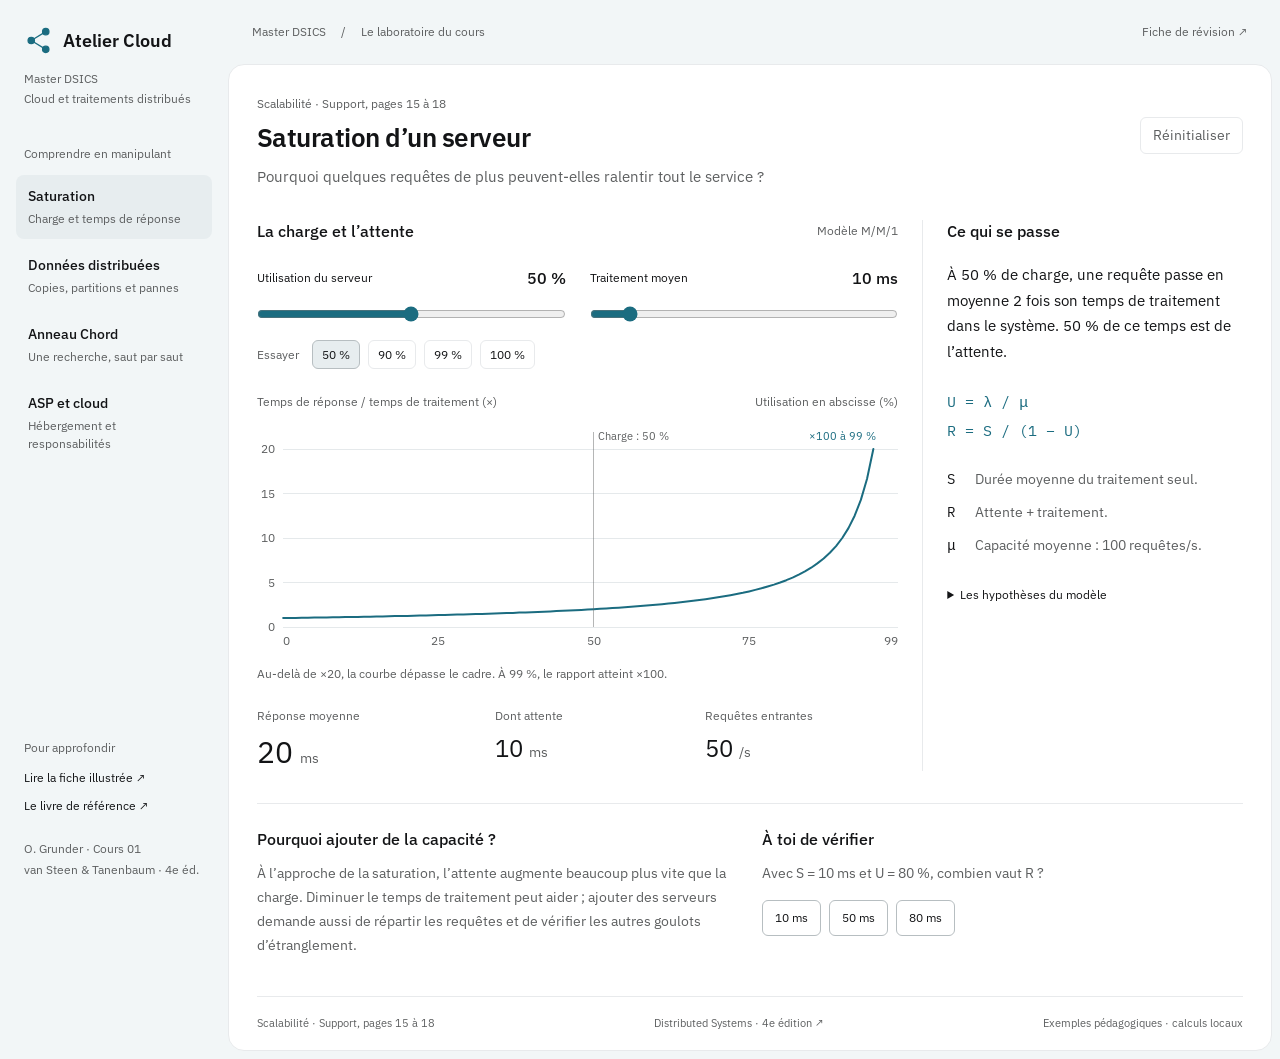
==== Cloud/Appli/index.html @ 9e7974e6 "Ajouter Atelier Cloud et ses quatre modules pédagogiques" ====
<!doctype html>
<html lang="fr">
<head>
  <meta charset="utf-8"><meta name="viewport" content="width=device-width,initial-scale=1">
  <meta name="description" content="Manipuler les notions du cours Cloud et traitements distribués : saturation, copies de données, Chord et ASP.">
  <title>Atelier Cloud · Master DSICS</title>
  <link rel="icon" href="data:image/svg+xml,%3Csvg xmlns='http://www.w3.org/2000/svg' viewBox='0 0 40 40'%3E%3Ccircle cx='10' cy='20' r='5' fill='%231b6c80'/%3E%3Ccircle cx='30' cy='9' r='5' fill='%231b6c80'/%3E%3Ccircle cx='30' cy='31' r='5' fill='%231b6c80'/%3E%3Cpath d='M14 18L26 11M14 22L26 29' stroke='%231b6c80' stroke-width='2'/%3E%3C/svg%3E">
  <link rel="preconnect" href="https://fonts.googleapis.com"><link rel="preconnect" href="https://fonts.gstatic.com" crossorigin>
  <link href="https://fonts.googleapis.com/css2?family=IBM+Plex+Sans:wght@400;500;600&family=IBM+Plex+Mono:wght@400;500&display=swap" rel="stylesheet">
  <link rel="stylesheet" href="style.css"><script src="model.js" defer></script><script src="charts.js" defer></script><script src="app.js" defer></script>
</head>
<body>
  <a class="skip" href="#main">Aller au contenu</a>
  <aside class="sidebar" aria-label="Navigation du cours">
    <a class="brand" href="#saturation"><svg viewBox="0 0 36 36" aria-hidden="true"><path d="M9 18L27 7M9 18L27 29"/><circle cx="9" cy="18" r="4"/><circle cx="27" cy="7" r="4"/><circle cx="27" cy="29" r="4"/></svg><span>Atelier Cloud</span></a>
    <p class="scope">Master DSICS<br>Cloud et traitements distribués</p>
    <p class="nav-label">Comprendre en manipulant</p>
    <nav id="desktop-nav">
      <a href="#saturation" data-route="saturation"><span>Saturation</span><small>Charge et temps de réponse</small></a>
      <a href="#donnees" data-route="donnees"><span>Données distribuées</span><small>Copies, partitions et pannes</small></a>
      <a href="#chord" data-route="chord"><span>Anneau Chord</span><small>Une recherche, saut par saut</small></a>
      <a href="#cloud" data-route="cloud"><span>ASP et cloud</span><small>Hébergement et responsabilités</small></a>
    </nav>
    <div class="sidebar-bottom"><p class="nav-label">Pour approfondir</p><a href="fiche-01.pdf" target="_blank" rel="noopener">Lire la fiche illustrée ↗</a><a href="https://www.distributed-systems.net/index.php/books/ds4/" target="_blank" rel="noopener">Le livre de référence ↗</a><p>O. Grunder · Cours 01<br>van Steen &amp; Tanenbaum · 4e éd.</p></div>
  </aside>
  <header class="topbar"><div class="mobile-brand">Atelier Cloud</div><span class="desktop-context">Master DSICS <span class="sep">/</span> Le laboratoire du cours</span><a href="fiche-01.pdf" target="_blank" rel="noopener">Fiche de révision ↗</a></header>
  <div class="mobile-navigation"><label for="lesson">Explorer une notion</label><select id="lesson"><option value="saturation">Saturation</option><option value="donnees">Données distribuées</option><option value="chord">Anneau Chord</option><option value="cloud">ASP et cloud</option></select></div>
  <main id="main" class="sheet" tabindex="-1">
    <div class="page-heading"><div><p id="page-source" class="source-ref"></p><h1 id="page-title"></h1><p id="page-intro" class="intro"></p></div><button id="reset" class="button secondary">Réinitialiser</button></div>

    <section id="saturation" class="view" aria-labelledby="page-title">
      <div class="experiment-grid">
        <div class="experiment">
          <div class="section-heading"><h2>La charge et l’attente</h2><span class="subtle">Modèle M/M/1</span></div>
          <div class="controls"><label class="range-field" for="utilisation">Utilisation du serveur <output id="utilisation-value">50 %</output><input type="range" id="utilisation" min="0" max="100" value="50"></label><label class="range-field" for="service">Traitement moyen <output id="service-value">10 ms</output><input type="range" id="service" min="5" max="50" value="10" step="5"></label></div>
          <div class="presets" aria-label="Scénarios de charge"><span>Essayer</span><button data-charge="50">50 %</button><button data-charge="90">90 %</button><button data-charge="99">99 %</button><button data-charge="100">100 %</button></div>
          <div class="chart-heading"><span>Temps de réponse / temps de traitement (×)</span><span>Utilisation en abscisse (%)</span></div>
          <div id="queue-chart" class="chart" aria-label="Courbe du temps de réponse selon l’utilisation"></div>
          <p class="chart-note">Au-delà de ×20, la courbe dépasse le cadre. À 99 %, le rapport atteint ×100.</p>
          <div class="metrics" aria-live="polite"><div><span>Réponse moyenne</span><strong id="response">20 <small>ms</small></strong></div><div><span>Dont attente</span><strong id="wait">10 <small>ms</small></strong></div><div><span>Requêtes entrantes</span><strong id="arrival">50 <small>/s</small></strong></div></div>
        </div>
        <aside class="explanation"><h2>Ce qui se passe</h2><p id="queue-explanation" class="finding" aria-live="polite"></p><div class="equation">U = λ / μ<br>R = S / (1 − U)</div><dl><div><dt>S</dt><dd>Durée moyenne du traitement seul.</dd></div><div><dt>R</dt><dd>Attente + traitement.</dd></div><div><dt>μ</dt><dd>Capacité moyenne : <span id="capacity">100</span> requêtes/s.</dd></div></dl><details><summary>Les hypothèses du modèle</summary><p>Un seul serveur, arrivées de Poisson, durées de service exponentielles, file illimitée. Les formules stationnaires exigent λ &lt; μ. Ce calcul théorique ne mesure pas un serveur réel.</p></details></aside>
      </div>
      <div class="lesson-bottom"><section><h2>Pourquoi ajouter de la capacité ?</h2><p>À l’approche de la saturation, l’attente augmente beaucoup plus vite que la charge. Diminuer le temps de traitement peut aider ; ajouter des serveurs demande aussi de répartir les requêtes et de vérifier les autres goulots d’étranglement.</p></section><section class="quiz" data-quiz="queue"><h2>À toi de vérifier</h2><p>Avec S = 10 ms et U = 80 %, combien vaut R ?</p><div class="answers"><button data-answer="false">10 ms</button><button data-answer="true">50 ms</button><button data-answer="false">80 ms</button></div><p class="feedback" aria-live="polite"></p></section></div>
    </section>

    <section id="donnees" class="view" hidden aria-labelledby="page-title">
      <div class="experiment-grid"><div class="experiment"><div class="section-heading"><h2>Les mêmes données, deux stratégies</h2></div><div class="segmented" aria-label="Organisation des données"><button data-mode="replication" aria-pressed="true">Réplication</button><button data-mode="partition" aria-pressed="false">Partitionnement</button></div><div id="data-flow" class="data-flow" aria-live="polite"></div><div class="data-actions"><button id="fail-a" class="button">Arrêter le nœud A</button><button id="write-data" class="button primary">Modifier le document B</button><button id="sync-data" class="button">Propager la mise à jour</button></div><div class="reading"><span>Lecture d’un document</span><div class="answers" id="read-buttons"><button data-read="B">Lire B</button><button data-read="E">Lire E</button></div><p id="read-result" aria-live="polite">Choisis un document pour voir quel nœud peut le servir.</p></div></div><aside class="explanation"><h2>Ce qui se passe</h2><p id="data-explanation" class="finding" aria-live="polite"></p><p><b>Réplication :</b> plusieurs copies des mêmes données.</p><p><b>Partitionnement :</b> des sous-ensembles différents sur plusieurs nœuds.</p><p class="subtle">Exemple simplifié : réplication asynchrone, un nœud d’écriture, une seule copie secondaire. La propagation est déclenchée à la main pour rendre le décalage visible.</p></aside></div>
      <div class="lesson-bottom"><section><h2>La disponibilité a un coût</h2><p>Les copies permettent de lire ailleurs après une panne, mais elles peuvent être anciennes. Le partitionnement répartit le volume ; sans copie supplémentaire, la panne d’une partition rend ses données indisponibles.</p></section><section class="quiz" data-quiz="data"><h2>À toi de vérifier</h2><p>Deux nœuds contiennent chacun l’intégralité d’une base. C’est…</p><div class="answers"><button data-answer="true">Une réplication</button><button data-answer="false">Un partitionnement</button></div><p class="feedback" aria-live="polite"></p></section></div>
    </section>

    <section id="chord" class="view" hidden aria-labelledby="page-title">
      <div class="experiment-grid"><div class="experiment"><div class="section-heading"><h2>Trouver le responsable d’une clé</h2><span class="subtle">Identifiants sur 5 bits</span></div><div class="chord-controls"><label for="start-node">Départ<select id="start-node"></select></label><label for="key">Clé recherchée<input id="key" type="number" min="0" max="31" value="3"></label><button id="next-hop" class="button primary">Saut suivant →</button></div><p id="key-error" class="error" role="alert" hidden>Entre une clé entière de 0 à 31.</p><svg id="chord-graph" role="img" aria-label="Anneau Chord et chemin de recherche"></svg><ol id="hop-path" class="hop-path" aria-label="Chemin parcouru"></ol><p id="hop-result" class="finding" aria-live="polite"></p></div><aside class="explanation"><h2>La règle du successeur</h2><p>La clé appartient au <b>premier nœud rencontré dans le sens horaire</b> dont l’identifiant atteint ou dépasse la clé. Après 31, on revient à 0.</p><p id="chord-owner" class="equation"></p><p>Les raccourcis de Chord évitent de visiter tous les voisins. On avance sans dépasser la cible ; le dernier saut rejoint son responsable.</p><details><summary>Les raccourcis du nœud courant</summary><p id="fingers"></p></details><p class="subtle">L’exemple du cours comporte 9 nœuds actifs et 32 positions possibles. L’anneau représente des liens logiques, pas un câblage physique.</p></aside></div>
      <div class="lesson-bottom"><section><h2>Rejouer l’exemple du cours</h2><p>Départ 9, clé 3 : le chemin est 9 → 28 → 1 → 4. Le nœud 4 est responsable de la clé 3. Essaie ensuite la clé 30 : son responsable est le nœud 1.</p></section><section class="quiz" data-quiz="chord"><h2>À toi de vérifier</h2><p>Dans cet anneau, qui est responsable de la clé 12 ?</p><div class="answers"><button data-answer="false">11</button><button data-answer="true">14</button><button data-answer="false">12</button></div><p class="feedback" aria-live="polite"></p></section></div>
    </section>

    <section id="cloud" class="view" hidden aria-labelledby="page-title">
      <div class="experiment-grid"><div class="experiment"><div class="section-heading"><h2>Louer une application à un ASP</h2></div><div class="segmented" aria-label="Accès à l’application ASP"><button data-client="web" aria-pressed="true">Navigateur web</button><button data-client="native" aria-pressed="false">Client natif</button></div><div id="asp-diagram" class="asp-diagram"></div><p id="asp-description" class="finding" aria-live="polite"></p><div class="section-heading stack-title"><h2>Qui gère chaque couche ?</h2><label class="offer-label" for="offer">Offre<select id="offer"><option value="local">Sur site</option><option value="iaas">IaaS</option><option value="paas">PaaS</option><option value="saas" selected>SaaS</option></select></label></div><div class="legend"><span><i class="owned"></i>Ton organisation</span><span><i class="provided"></i>Le fournisseur</span></div><div id="cloud-stack" class="cloud-stack"></div><p id="offer-description" class="subtle" aria-live="polite"></p></div><aside class="explanation"><h2>Ce qu’il faut distinguer</h2><p><b>ASP</b> signifie <i>Application Service Provider</i> : un prestataire héberge une application et en loue l’usage à ses clients.</p><p><b>SaaS</b> désigne un modèle de fourniture d’un logiciel comme service. Les ASP historiques en sont des précurseurs ; les deux termes ne décrivent pas exactement la même chose.</p><p>Le fournisseur prend en charge une partie de l’exploitation, tandis que le client dépend de l’accès réseau et des conditions d’hébergement de ses données.</p><p class="subtle">La répartition des couches est une grille pédagogique. Les responsabilités précises dépendent du contrat ; le client garde notamment la gestion de ses accès et de ses données.</p></aside></div>
      <div class="lesson-bottom"><section><h2>Le dilemme des ASP historiques</h2><p>Le navigateur évitait d’installer un logiciel métier sur chaque poste, mais les interfaces web étaient limitées. Le client natif offrait plus de confort, au prix d’installations et de mises à jour locales.</p></section><section class="quiz" data-quiz="cloud"><h2>À toi de vérifier</h2><p>Avec une offre SaaS, que loues-tu principalement ?</p><div class="answers"><button data-answer="false">Une machine virtuelle</button><button data-answer="true">Une application prête à utiliser</button></div><p class="feedback" aria-live="polite"></p></section></div>
    </section>
    <footer><span id="footer-source"></span><a href="https://www.distributed-systems.net/index.php/books/ds4/" target="_blank" rel="noopener">Distributed Systems · 4e édition ↗</a><span>Exemples pédagogiques · calculs locaux</span></footer>
    <noscript><p>Active JavaScript pour manipuler les simulations. La fiche PDF reste disponible depuis le lien en haut de page.</p></noscript>
  </main>
</body>
</html>
---- Cloud/Appli/style.css ----
:root{--ground:#f2f6f7;--surface:#fff;--raised:#f4f6f8;--active:#e7edef;--border:#e8eaec;--rule:#f0f1f2;--control:#b7bec1;--text:#131416;--ink:#131416;--muted:#5d5f60;--accent:#1b6c80;--positive:#1e7b4f;--negative:#b1242a;--chart-1:#1b6c80;--chart-2:#2f70bb;--chart-muted:#c4cdd0;--grid:#e5e9eb;--axis-ink:#5d5f60;--gap:24px;--radius:8px;font-family:'IBM Plex Sans',sans-serif;color:var(--text);font-size:14px;line-height:1.5;font-synthesis:none}
*{box-sizing:border-box}body{margin:0;background:var(--ground)}button,input,select{font:inherit}a{color:inherit;text-decoration:none}button,a,input,select,summary{-webkit-tap-highlight-color:transparent}a:hover{text-decoration:underline}button{cursor:pointer}button:disabled{cursor:default;color:var(--muted);background:var(--raised);border-color:var(--border)}button:focus-visible,a:focus-visible,input:focus-visible,select:focus-visible,summary:focus-visible{outline:2px solid var(--accent);outline-offset:4px}h1,h2,p{margin:0}h1{font-size:26px;font-weight:600;line-height:1.25;letter-spacing:-.02em}h2{font-size:16px;font-weight:500;line-height:1.4}p+p{margin-top:14px}b,strong{font-weight:600}[hidden]{display:none!important}.subtle,.source-ref,.scope{color:var(--muted)}.subtle{font-size:12px}.source-ref{font-size:12px;margin-bottom:8px}.intro{color:var(--muted);font-size:15px;margin-top:12px;max-width:760px}.skip{position:absolute;left:20px;top:-100px;background:var(--surface);padding:10px;z-index:5}.skip:focus{top:10px}
/* Desktop arithmetic: 228px sidebar + 8px sheet inset + remaining fluid sheet.
   Inside: (100% - 48px horizontal padding) = (2fr + 1fr) + one 24px gap. */
.sidebar{width:228px;position:fixed;inset:0 auto 0 0;padding:26px 16px 20px;display:flex;flex-direction:column}.brand{display:flex;align-items:center;gap:10px;font-size:18px;font-weight:600;padding:0 8px}.brand svg{width:29px;height:29px;fill:var(--accent);stroke:var(--accent);stroke-width:1.5}.scope{font-size:12px;padding:14px 8px 0;line-height:1.65}.nav-label{font-size:12px;color:var(--muted);padding:0 8px;margin:36px 0 12px}.sidebar nav{display:grid;gap:5px}.sidebar nav a{padding:11px 12px;border-radius:8px;display:block}.sidebar nav a[aria-current=page]{background:var(--active)}.sidebar nav a span{display:block;font-weight:500}.sidebar nav small{display:block;font-size:12px;color:var(--muted);margin-top:3px}.sidebar-bottom{margin-top:auto;padding:24px 8px 0}.sidebar-bottom .nav-label{padding:0;margin:0 0 12px}.sidebar-bottom>a{display:block;font-size:12px;margin-top:10px}.sidebar-bottom>p:last-child{margin-top:24px;font-size:12px;color:var(--muted);line-height:1.7}.topbar{height:64px;margin-left:228px;padding:0 32px 0 24px;display:flex;align-items:center;justify-content:space-between;color:var(--muted);font-size:12px}.sep{padding:0 12px}.mobile-brand,.mobile-navigation{display:none}.sheet{margin:0 8px 8px 228px;background:var(--surface);border:1px solid var(--border);border-radius:16px;min-height:calc(100vh - 72px);padding:30px 28px 0}.page-heading{display:flex;justify-content:space-between;align-items:flex-start;gap:24px;margin-bottom:32px}.page-heading .button{flex:none;margin-top:22px}.button,.answers button,.presets button{min-height:36px;padding:7px 12px;border:1px solid var(--control);border-radius:6px;background:var(--surface);color:var(--text);white-space:normal}.button:hover:not(:disabled),.answers button:hover,.presets button:hover{border-color:var(--text)}.button.primary{background:var(--text);border-color:var(--text);color:var(--surface)}.button.primary:disabled{background:var(--raised);border-color:var(--border);color:var(--muted)}.button.secondary{color:var(--muted);border-color:var(--border)}.experiment-grid{display:grid;grid-template-columns:minmax(0,2fr) minmax(260px,1fr);gap:var(--gap)}.experiment{min-width:0}.section-heading{display:flex;align-items:center;justify-content:space-between;gap:16px;margin-bottom:24px}.explanation{border-left:1px solid var(--border);padding-left:24px}.explanation h2{margin-bottom:20px}.explanation p{line-height:1.7}.finding{font-size:15px;line-height:1.65}.equation{font-family:'IBM Plex Mono',monospace;font-size:15px;line-height:1.9;margin:24px 0;color:var(--accent)}.explanation dl{margin:0 0 24px}.explanation dl>div{display:grid;grid-template-columns:28px 1fr;margin:12px 0}.explanation dd{margin:0;color:var(--muted)}.explanation dt{font-family:'IBM Plex Mono',monospace}details{font-size:12px;color:var(--muted);margin-top:24px}summary{cursor:pointer;color:var(--text);padding:6px 0}details p{margin-top:8px!important}.controls{display:grid;grid-template-columns:1fr 1fr;gap:24px}.range-field{display:grid;grid-template-columns:1fr auto;gap:12px;font-size:12px;align-items:center}.range-field output{font-size:16px;font-weight:500;font-variant-numeric:tabular-nums}.range-field input{grid-column:1/-1;width:100%;accent-color:var(--accent);margin:0;min-height:24px}.presets{display:flex;align-items:center;gap:8px;margin:14px 0 24px;flex-wrap:wrap}.presets>span{font-size:12px;color:var(--muted);margin-right:5px}.presets button{min-height:29px;padding:3px 9px;font-size:12px;border-color:var(--border)}.presets button[aria-pressed=true]{background:var(--active);border-color:var(--control)}.chart-heading{font-size:12px;color:var(--muted);display:flex;flex-wrap:wrap;gap:6px;justify-content:space-between;margin-bottom:12px}.chart{min-height:230px}.chart-note{font-size:12px;color:var(--muted);margin-top:12px}.metrics{display:grid;grid-template-columns:1.15fr 1fr 1fr;margin-top:24px;gap:16px}.metrics>div>span{display:block;font-size:12px;color:var(--muted);margin-bottom:8px}.metrics strong{display:block;font-size:24px;font-weight:400;font-variant-numeric:tabular-nums;line-height:1.25}.metrics>div:first-child strong{font-size:30px}.metrics small{font-size:14px;color:var(--muted);font-weight:400}.lesson-bottom{display:grid;grid-template-columns:1fr 1fr;gap:var(--gap);border-top:1px solid var(--border);margin-top:32px;padding-top:24px}.lesson-bottom h2{margin-bottom:12px}.lesson-bottom p{color:var(--muted);line-height:1.7}.answers{display:flex;gap:8px;flex-wrap:wrap;margin-top:14px}.answers button{font-size:12px}.answers button[aria-pressed=true]{background:var(--active)}.feedback{min-height:20px;margin-top:12px!important;font-size:12px}.feedback.correct{color:var(--positive)}.feedback.wrong{color:var(--negative)}footer{display:flex;align-items:center;flex-wrap:wrap;justify-content:space-between;gap:12px;border-top:1px solid var(--border);padding:18px 0;margin-top:28px;font-size:11px;color:var(--muted)}
.segmented{display:inline-flex;border:1px solid var(--border);border-radius:6px;padding:3px;background:var(--raised);max-width:100%;margin-bottom:24px}.segmented button{border:0;border-radius:4px;color:var(--muted);background:none;min-height:32px;padding:6px 14px;line-height:1.4}.segmented button[aria-pressed=true]{background:var(--surface);color:var(--text)}.data-flow{display:grid;grid-template-columns:1fr 1fr;gap:24px;margin:0 0 24px}.node{border:1px solid var(--border);border-radius:8px;padding:18px;min-width:0}.node-head{display:flex;justify-content:space-between;align-items:center;margin-bottom:18px}.node-head strong{font-size:14px;font-weight:500}.node-head span{font-size:11px;color:var(--muted)}.documents{display:grid;grid-template-columns:repeat(3,minmax(0,1fr));gap:8px}.document{padding:10px 3px;text-align:center;background:var(--raised);border-radius:4px;font-family:'IBM Plex Mono',monospace;font-size:12px}.document.updated{background:#e5f1f4;color:var(--accent)}.node.down{background:var(--raised)}.node.down .document{text-decoration:line-through;color:var(--muted)}.node.down .node-head span{color:var(--negative)}.version{font-size:12px;color:var(--muted);margin-top:18px}.data-actions{display:flex;gap:8px;flex-wrap:wrap}.data-actions button{font-size:12px}.reading{margin-top:24px;padding-top:24px;border-top:1px solid var(--border)}.reading>span{font-weight:500}.reading p{margin-top:14px;color:var(--muted)}.chord-controls{display:flex;align-items:flex-end;gap:16px;flex-wrap:wrap}.chord-controls label,.offer-label{font-size:12px;color:var(--muted)}select,input[type=number]{display:block;border:1px solid var(--control);border-radius:6px;background:var(--surface);color:var(--text);height:36px;padding:6px 10px;margin-top:8px;max-width:100%}.chord-controls select{min-width:90px}.chord-controls input{width:100px}.chord-controls .button{margin-left:auto}.error{color:var(--negative);font-size:12px;margin-top:12px}#chord-graph{width:100%;display:block;height:330px;margin-top:12px}#chord-graph text{font-family:'IBM Plex Mono',monospace;font-size:12px;fill:var(--text)}#chord-graph .ring-label{font-family:'IBM Plex Sans',sans-serif;font-size:14px;fill:var(--muted)}.hop-path{display:flex;list-style:none;padding:0;flex-wrap:wrap;gap:8px;align-items:center;margin:0 0 16px}.hop-path li{font-family:'IBM Plex Mono',monospace;font-size:14px}.hop-path li+li:before{content:'→';color:var(--muted);padding-right:8px}.asp-diagram{display:grid;grid-template-columns:1fr 40px 1fr;align-items:center;margin-bottom:20px}.asp-box{padding:20px;border:1px solid var(--border);border-radius:8px}.asp-box p{color:var(--muted);font-size:12px;margin-top:8px}.asp-arrow{text-align:center;color:var(--accent);font-size:24px}.stack-title{margin-top:32px}.offer-label{display:flex;gap:10px;align-items:center}.offer-label select{margin:0}.legend{display:flex;gap:20px;flex-wrap:wrap;color:var(--muted);font-size:12px;margin-bottom:14px}.legend span{display:flex;gap:8px;align-items:center}.legend i{width:12px;height:12px;display:inline-block}.owned{background:var(--active)}.provided{background:var(--accent)}.cloud-stack{display:grid;gap:6px;margin-bottom:16px}.stack-row{display:flex;justify-content:space-between;align-items:center;padding:9px 14px;background:var(--raised);border-left:4px solid var(--control);font-size:13px}.stack-row.provider{border-left-color:var(--accent);background:#edf5f6}.stack-row span:last-child{color:var(--muted);font-size:12px}
@media(min-width:1600px){.sheet{padding-left:48px;padding-right:48px}.experiment-grid{grid-template-columns:minmax(0,2.2fr) minmax(300px,1fr)}}
@media(max-width:1100px){.sidebar{display:none}.topbar{margin-left:0;padding:0 24px}.desktop-context{display:none}.mobile-brand{display:block;font-size:18px;font-weight:600;color:var(--text)}.mobile-navigation{display:flex;align-items:center;justify-content:space-between;padding:0 24px 16px;gap:16px;color:var(--muted);font-size:12px}.mobile-navigation select{margin:0;min-width:180px}.sheet{margin-left:8px;padding:24px}.experiment-grid{grid-template-columns:minmax(0,1.8fr) minmax(230px,1fr)}.page-heading{margin-bottom:28px}.explanation{padding-left:20px}}
@media(max-width:700px){h1{font-size:24px}.topbar{height:56px;padding:0 18px}.topbar a{font-size:11px}.mobile-navigation{padding:0 18px 16px}.sheet{margin:0;border-radius:0;border-left:0;border-right:0;padding:24px 18px 0}.page-heading{display:block}.page-heading .button{margin-top:16px;min-height:40px}.intro{font-size:14px}.experiment-grid,.lesson-bottom{grid-template-columns:1fr}.explanation{border-left:0;border-top:1px solid var(--border);padding:24px 0 0}.explanation h2{margin-bottom:14px}.controls{gap:16px}.range-field{font-size:12px;gap:8px}.range-field output{font-size:14px}.range-field input{min-height:36px}.chart-heading span:last-child{display:none}.chart{min-height:200px}.metrics{gap:12px}.metrics strong{font-size:20px}.metrics>div:first-child strong{font-size:26px}.metrics>div>span{font-size:11px}.section-heading{margin-bottom:20px}.segmented{display:flex;width:100%}.segmented button{flex:1;min-height:44px;font-size:12px}.data-flow{gap:12px}.node{padding:12px}.documents{gap:5px}.document{font-size:11px;padding:8px 0}.node-head{align-items:flex-start;gap:4px;flex-direction:column}.button,.answers button{min-height:44px}.data-actions .button{flex:1 1 42%;font-size:12px}.chord-controls{gap:12px}.chord-controls .button{margin-left:0}.chord-controls input{width:90px}#chord-graph{height:310px}.asp-box{padding:12px}.asp-diagram{grid-template-columns:1fr 26px 1fr}.asp-box strong{font-size:13px}.stack-title{align-items:center}.offer-label{display:block}.offer-label select{margin-top:6px;min-width:90px}.stack-row{padding:10px;font-size:12px}.stack-row span:last-child{font-size:11px}footer{font-size:11px;line-height:1.65;display:grid}.lesson-bottom{margin-top:24px}.presets button{min-height:36px} .reading{padding-top:20px}}
@media(prefers-reduced-motion:reduce){*{scroll-behavior:auto!important;transition:none!important}}
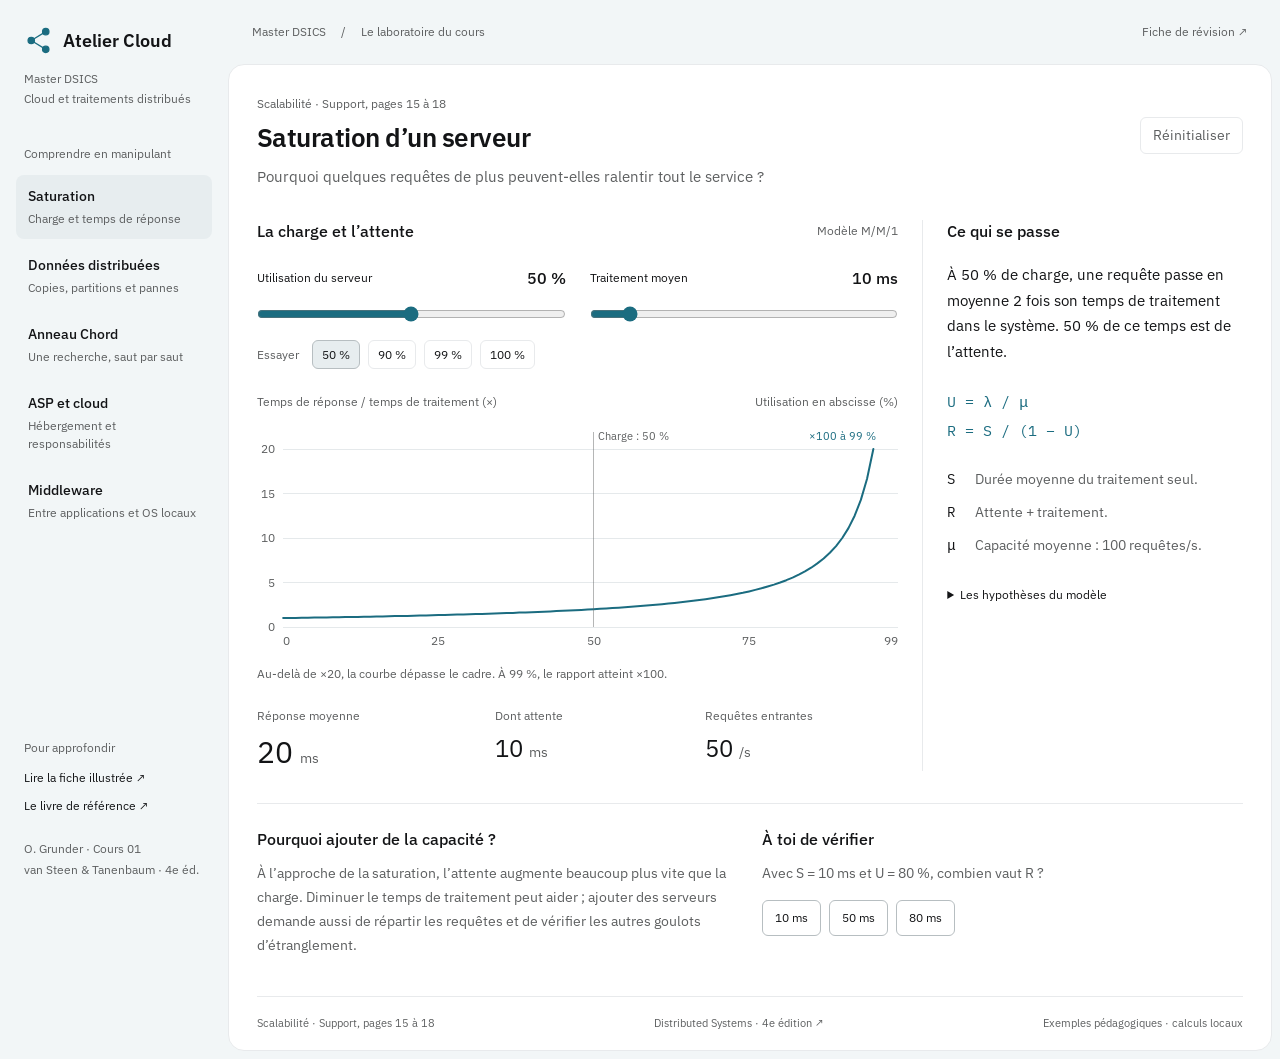
==== commit 6d3d2057: "Ajouter le schéma du middleware et son module pédagogique" ====
--- a/Cloud/Appli/index.html
+++ b/Cloud/Appli/index.html
@@ -20,11 +20,12 @@
       <a href="#donnees" data-route="donnees"><span>Données distribuées</span><small>Copies, partitions et pannes</small></a>
       <a href="#chord" data-route="chord"><span>Anneau Chord</span><small>Une recherche, saut par saut</small></a>
       <a href="#cloud" data-route="cloud"><span>ASP et cloud</span><small>Hébergement et responsabilités</small></a>
+      <a href="#middleware" data-route="middleware"><span>Middleware</span><small>Entre applications et OS locaux</small></a>
     </nav>
     <div class="sidebar-bottom"><p class="nav-label">Pour approfondir</p><a href="fiche-01.pdf" target="_blank" rel="noopener">Lire la fiche illustrée ↗</a><a href="https://www.distributed-systems.net/index.php/books/ds4/" target="_blank" rel="noopener">Le livre de référence ↗</a><p>O. Grunder · Cours 01<br>van Steen &amp; Tanenbaum · 4e éd.</p></div>
   </aside>
   <header class="topbar"><div class="mobile-brand">Atelier Cloud</div><span class="desktop-context">Master DSICS <span class="sep">/</span> Le laboratoire du cours</span><a href="fiche-01.pdf" target="_blank" rel="noopener">Fiche de révision ↗</a></header>
-  <div class="mobile-navigation"><label for="lesson">Explorer une notion</label><select id="lesson"><option value="saturation">Saturation</option><option value="donnees">Données distribuées</option><option value="chord">Anneau Chord</option><option value="cloud">ASP et cloud</option></select></div>
+  <div class="mobile-navigation"><label for="lesson">Explorer une notion</label><select id="lesson"><option value="saturation">Saturation</option><option value="donnees">Données distribuées</option><option value="chord">Anneau Chord</option><option value="cloud">ASP et cloud</option><option value="middleware">Middleware</option></select></div>
   <main id="main" class="sheet" tabindex="-1">
     <div class="page-heading"><div><p id="page-source" class="source-ref"></p><h1 id="page-title"></h1><p id="page-intro" class="intro"></p></div><button id="reset" class="button secondary">Réinitialiser</button></div>
 
@@ -58,6 +59,11 @@
       <div class="experiment-grid"><div class="experiment"><div class="section-heading"><h2>Louer une application à un ASP</h2></div><div class="segmented" aria-label="Accès à l’application ASP"><button data-client="web" aria-pressed="true">Navigateur web</button><button data-client="native" aria-pressed="false">Client natif</button></div><div id="asp-diagram" class="asp-diagram"></div><p id="asp-description" class="finding" aria-live="polite"></p><div class="section-heading stack-title"><h2>Qui gère chaque couche ?</h2><label class="offer-label" for="offer">Offre<select id="offer"><option value="local">Sur site</option><option value="iaas">IaaS</option><option value="paas">PaaS</option><option value="saas" selected>SaaS</option></select></label></div><div class="legend"><span><i class="owned"></i>Ton organisation</span><span><i class="provided"></i>Le fournisseur</span></div><div id="cloud-stack" class="cloud-stack"></div><p id="offer-description" class="subtle" aria-live="polite"></p></div><aside class="explanation"><h2>Ce qu’il faut distinguer</h2><p><b>ASP</b> signifie <i>Application Service Provider</i> : un prestataire héberge une application et en loue l’usage à ses clients.</p><p><b>SaaS</b> désigne un modèle de fourniture d’un logiciel comme service. Les ASP historiques en sont des précurseurs ; les deux termes ne décrivent pas exactement la même chose.</p><p>Le fournisseur prend en charge une partie de l’exploitation, tandis que le client dépend de l’accès réseau et des conditions d’hébergement de ses données.</p><p class="subtle">La répartition des couches est une grille pédagogique. Les responsabilités précises dépendent du contrat ; le client garde notamment la gestion de ses accès et de ses données.</p></aside></div>
       <div class="lesson-bottom"><section><h2>Le dilemme des ASP historiques</h2><p>Le navigateur évitait d’installer un logiciel métier sur chaque poste, mais les interfaces web étaient limitées. Le client natif offrait plus de confort, au prix d’installations et de mises à jour locales.</p></section><section class="quiz" data-quiz="cloud"><h2>À toi de vérifier</h2><p>Avec une offre SaaS, que loues-tu principalement ?</p><div class="answers"><button data-answer="false">Une machine virtuelle</button><button data-answer="true">Une application prête à utiliser</button></div><p class="feedback" aria-live="polite"></p></section></div>
     </section>
+    <section id="middleware" class="view" hidden aria-labelledby="page-title">
+      <div class="section-heading"><h2>Une couche commune, des instances locales</h2><a href="middleware.svg" target="_blank" rel="noopener">Ouvrir le schéma en grand ↗</a></div>
+      <figure class="middleware-figure"><div class="middleware-scroll" role="region" aria-label="Schéma des couches, défilable horizontalement sur petit écran" tabindex="0"><img src="middleware.svg" width="1400" height="970" alt="Trois machines : sur chacune, une application utilise une instance de middleware, qui utilise l’OS local et le matériel. Les instances coopèrent logiquement ; les échanges réels passent par les OS et le réseau."></div><figcaption>Les flèches bleues en pointillés représentent une coopération logique. Le réseau physique est représenté en bas. Sur petit écran, fais défiler le schéma ou ouvre-le en grand.</figcaption></figure>
+      <div class="lesson-bottom"><section><h2>Lire le schéma</h2><p>L’application appelle une fonction du middleware. Celui-ci prépare par exemple un message, trouve le service distant et utilise les sockets de l’OS local. Le réseau transporte le message ; l’instance distante le traite et transmet la demande au service concerné. La réponse parcourt le chemin inverse.</p><p>Le middleware peut fournir RPC, messagerie, nommage ou authentification. Les fonctionnalités exactes dépendent du produit. Le schéma montre la voie d’un échange distribué : une application peut aussi utiliser directement d’autres services de son OS.</p></section><section class="quiz" data-quiz="middleware"><h2>À toi de vérifier</h2><p>Le middleware remplace-t-il le système d’exploitation de chaque machine ?</p><div class="answers"><button data-answer="false">Oui, c’est un OS unique</button><button data-answer="true">Non, il utilise les OS locaux</button></div><p class="feedback" aria-live="polite"></p><p>Dans le cours, l’expression « OS des systèmes distribués » est une analogie : le middleware fournit des abstractions communes et cache certains détails de distribution. Chaque machine conserve son propre OS.</p></section></div>
+    </section>
     <footer><span id="footer-source"></span><a href="https://www.distributed-systems.net/index.php/books/ds4/" target="_blank" rel="noopener">Distributed Systems · 4e édition ↗</a><span>Exemples pédagogiques · calculs locaux</span></footer>
     <noscript><p>Active JavaScript pour manipuler les simulations. La fiche PDF reste disponible depuis le lien en haut de page.</p></noscript>
   </main>
--- a/Cloud/Appli/style.css
+++ b/Cloud/Appli/style.css
@@ -7,4 +7,5 @@
 @media(min-width:1600px){.sheet{padding-left:48px;padding-right:48px}.experiment-grid{grid-template-columns:minmax(0,2.2fr) minmax(300px,1fr)}}
 @media(max-width:1100px){.sidebar{display:none}.topbar{margin-left:0;padding:0 24px}.desktop-context{display:none}.mobile-brand{display:block;font-size:18px;font-weight:600;color:var(--text)}.mobile-navigation{display:flex;align-items:center;justify-content:space-between;padding:0 24px 16px;gap:16px;color:var(--muted);font-size:12px}.mobile-navigation select{margin:0;min-width:180px}.sheet{margin-left:8px;padding:24px}.experiment-grid{grid-template-columns:minmax(0,1.8fr) minmax(230px,1fr)}.page-heading{margin-bottom:28px}.explanation{padding-left:20px}}
 @media(max-width:700px){h1{font-size:24px}.topbar{height:56px;padding:0 18px}.topbar a{font-size:11px}.mobile-navigation{padding:0 18px 16px}.sheet{margin:0;border-radius:0;border-left:0;border-right:0;padding:24px 18px 0}.page-heading{display:block}.page-heading .button{margin-top:16px;min-height:40px}.intro{font-size:14px}.experiment-grid,.lesson-bottom{grid-template-columns:1fr}.explanation{border-left:0;border-top:1px solid var(--border);padding:24px 0 0}.explanation h2{margin-bottom:14px}.controls{gap:16px}.range-field{font-size:12px;gap:8px}.range-field output{font-size:14px}.range-field input{min-height:36px}.chart-heading span:last-child{display:none}.chart{min-height:200px}.metrics{gap:12px}.metrics strong{font-size:20px}.metrics>div:first-child strong{font-size:26px}.metrics>div>span{font-size:11px}.section-heading{margin-bottom:20px}.segmented{display:flex;width:100%}.segmented button{flex:1;min-height:44px;font-size:12px}.data-flow{gap:12px}.node{padding:12px}.documents{gap:5px}.document{font-size:11px;padding:8px 0}.node-head{align-items:flex-start;gap:4px;flex-direction:column}.button,.answers button{min-height:44px}.data-actions .button{flex:1 1 42%;font-size:12px}.chord-controls{gap:12px}.chord-controls .button{margin-left:0}.chord-controls input{width:90px}#chord-graph{height:310px}.asp-box{padding:12px}.asp-diagram{grid-template-columns:1fr 26px 1fr}.asp-box strong{font-size:13px}.stack-title{align-items:center}.offer-label{display:block}.offer-label select{margin-top:6px;min-width:90px}.stack-row{padding:10px;font-size:12px}.stack-row span:last-child{font-size:11px}footer{font-size:11px;line-height:1.65;display:grid}.lesson-bottom{margin-top:24px}.presets button{min-height:36px} .reading{padding-top:20px}}
+.middleware-figure{margin:0}.middleware-scroll{overflow-x:auto;border:1px solid var(--border);border-radius:8px}.middleware-scroll img{display:block;width:100%;min-width:760px;height:auto}.middleware-figure figcaption{font-size:12px;color:var(--muted);line-height:1.6;margin-top:12px}
 @media(prefers-reduced-motion:reduce){*{scroll-behavior:auto!important;transition:none!important}}
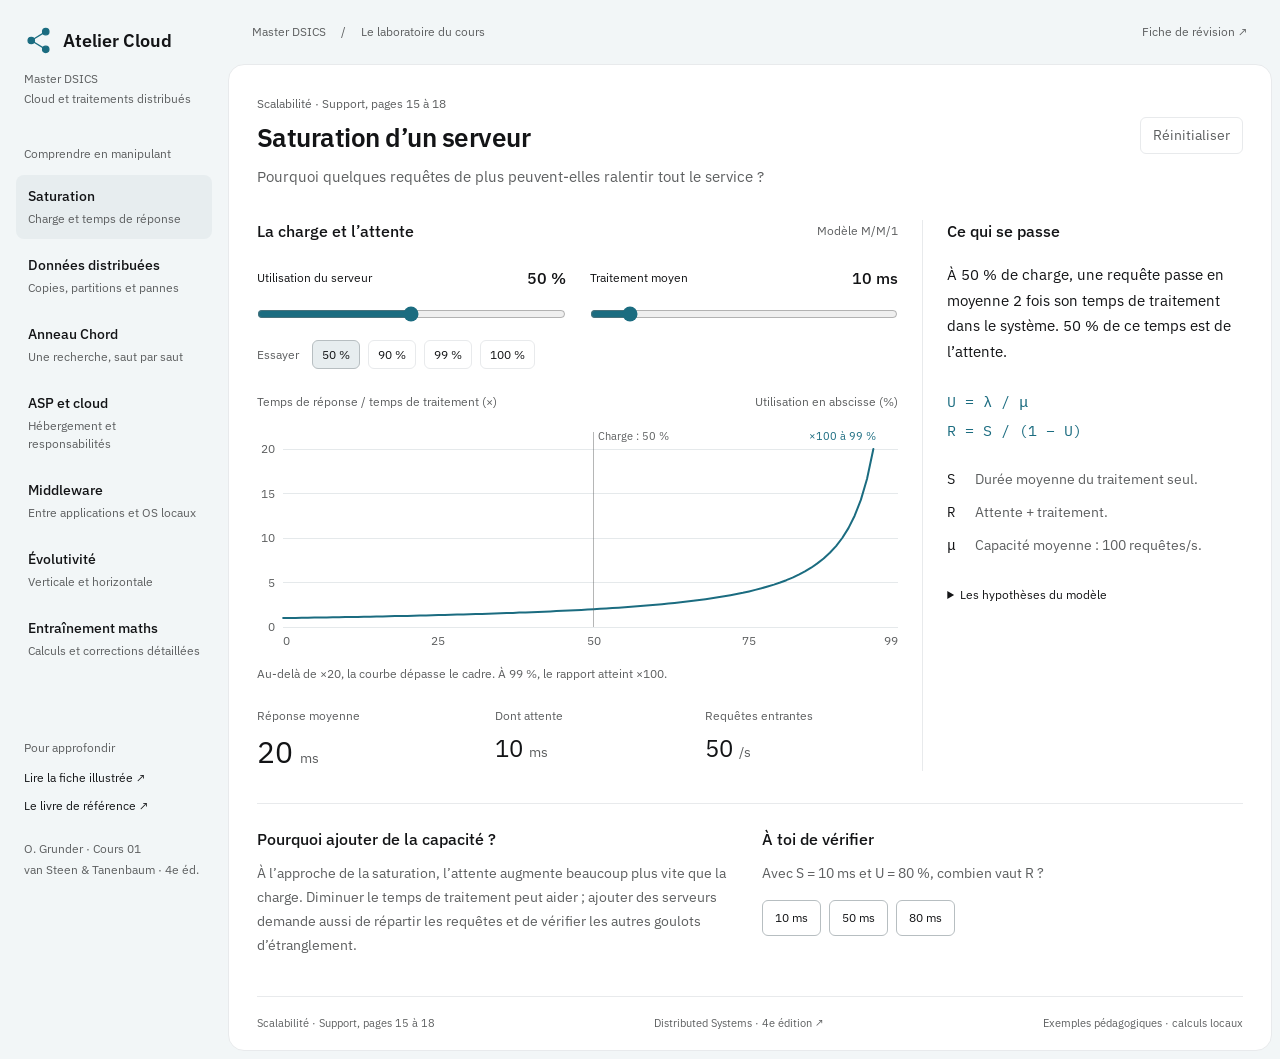
==== commit e904c7d6: "Ajouter les évolutivités verticale et horizontale et les exercices de maths" ====
--- a/Cloud/Appli/index.html
+++ b/Cloud/Appli/index.html
@@ -21,11 +21,13 @@
       <a href="#chord" data-route="chord"><span>Anneau Chord</span><small>Une recherche, saut par saut</small></a>
       <a href="#cloud" data-route="cloud"><span>ASP et cloud</span><small>Hébergement et responsabilités</small></a>
       <a href="#middleware" data-route="middleware"><span>Middleware</span><small>Entre applications et OS locaux</small></a>
+      <a href="#evolutivite" data-route="evolutivite"><span>Évolutivité</span><small>Verticale et horizontale</small></a>
+      <a href="#maths" data-route="maths"><span>Entraînement maths</span><small>Calculs et corrections détaillées</small></a>
     </nav>
     <div class="sidebar-bottom"><p class="nav-label">Pour approfondir</p><a href="fiche-01.pdf" target="_blank" rel="noopener">Lire la fiche illustrée ↗</a><a href="https://www.distributed-systems.net/index.php/books/ds4/" target="_blank" rel="noopener">Le livre de référence ↗</a><p>O. Grunder · Cours 01<br>van Steen &amp; Tanenbaum · 4e éd.</p></div>
   </aside>
   <header class="topbar"><div class="mobile-brand">Atelier Cloud</div><span class="desktop-context">Master DSICS <span class="sep">/</span> Le laboratoire du cours</span><a href="fiche-01.pdf" target="_blank" rel="noopener">Fiche de révision ↗</a></header>
-  <div class="mobile-navigation"><label for="lesson">Explorer une notion</label><select id="lesson"><option value="saturation">Saturation</option><option value="donnees">Données distribuées</option><option value="chord">Anneau Chord</option><option value="cloud">ASP et cloud</option><option value="middleware">Middleware</option></select></div>
+  <div class="mobile-navigation"><label for="lesson">Explorer une notion</label><select id="lesson"><option value="saturation">Saturation</option><option value="donnees">Données distribuées</option><option value="chord">Anneau Chord</option><option value="cloud">ASP et cloud</option><option value="middleware">Middleware</option><option value="evolutivite">Évolutivité</option><option value="maths">Entraînement maths</option></select></div>
   <main id="main" class="sheet" tabindex="-1">
     <div class="page-heading"><div><p id="page-source" class="source-ref"></p><h1 id="page-title"></h1><p id="page-intro" class="intro"></p></div><button id="reset" class="button secondary">Réinitialiser</button></div>
 
@@ -64,6 +66,21 @@
       <figure class="middleware-figure"><div class="middleware-scroll" role="region" aria-label="Schéma des couches, défilable horizontalement sur petit écran" tabindex="0"><img src="middleware.svg" width="1400" height="970" alt="Trois machines : sur chacune, une application utilise une instance de middleware, qui utilise l’OS local et le matériel. Les instances coopèrent logiquement ; les échanges réels passent par les OS et le réseau."></div><figcaption>Les flèches bleues en pointillés représentent une coopération logique. Le réseau physique est représenté en bas. Sur petit écran, fais défiler le schéma ou ouvre-le en grand.</figcaption></figure>
       <div class="lesson-bottom"><section><h2>Lire le schéma</h2><p>L’application appelle une fonction du middleware. Celui-ci prépare par exemple un message, trouve le service distant et utilise les sockets de l’OS local. Le réseau transporte le message ; l’instance distante le traite et transmet la demande au service concerné. La réponse parcourt le chemin inverse.</p><p>Le middleware peut fournir RPC, messagerie, nommage ou authentification. Les fonctionnalités exactes dépendent du produit. Le schéma montre la voie d’un échange distribué : une application peut aussi utiliser directement d’autres services de son OS.</p></section><section class="quiz" data-quiz="middleware"><h2>À toi de vérifier</h2><p>Le middleware remplace-t-il le système d’exploitation de chaque machine ?</p><div class="answers"><button data-answer="false">Oui, c’est un OS unique</button><button data-answer="true">Non, il utilise les OS locaux</button></div><p class="feedback" aria-live="polite"></p><p>Dans le cours, l’expression « OS des systèmes distribués » est une analogie : le middleware fournit des abstractions communes et cache certains détails de distribution. Chaque machine conserve son propre OS.</p></section></div>
     </section>
+    <section id="evolutivite" class="view" hidden aria-labelledby="page-title">
+      <div class="scale-controls"><label class="range-field" for="scale-load">Demandes entrantes λ <output id="scale-load-value">80 req/s</output><input id="scale-load" type="range" min="0" max="600" step="10" value="80"></label><p>Référence : une machine traite en moyenne <b>μ = 100 req/s</b>, soit S = 10 ms.</p></div>
+      <div class="scale-grid">
+        <section class="scale-panel"><h2>Verticale</h2><p>Une machine plus puissante <span class="subtle">· scale up</span></p><label class="scale-select" for="vertical-factor">Capacité multipliée par<select id="vertical-factor"><option value="1">1 · référence</option><option value="2" selected>2</option><option value="4">4</option></select></label><div id="vertical-diagram" class="scale-diagram" aria-label="Une machine dont la capacité augmente"></div><dl class="scale-results" id="vertical-results" aria-live="polite"></dl><p>On ajoute ou remplace des ressources sur une machine : CPU, mémoire ou stockage. La limite reste la capacité de cette machine ; elle demeure un point de panne.</p></section>
+        <section class="scale-panel"><h2>Horizontale</h2><p>Plusieurs machines <span class="subtle">· scale out</span></p><label class="range-field scale-select" for="horizontal-nodes">Nombre de machines n <output id="horizontal-nodes-value">2</output><input id="horizontal-nodes" type="range" min="1" max="8" value="2"></label><div id="horizontal-diagram" class="scale-diagram" aria-label="Répartiteur et machines en parallèle"></div><dl class="scale-results" id="horizontal-results" aria-live="polite"></dl><p>On ajoute des machines et on répartit le travail. Il faut gérer l’équilibrage, les données et la coordination. La tolérance aux pannes exige aussi des mécanismes adaptés.</p></section>
+      </div>
+      <p id="scale-comparison" class="finding scale-comparison" aria-live="polite"></p>
+      <details class="scale-assumptions"><summary>Lire les hypothèses avant de comparer</summary><p>Modèle d’entraînement idéal : la capacité verticale est supposée proportionnelle au facteur choisi. En horizontal, les arrivées sont réparties uniformément et indépendamment dans n files M/M/1 séparées ; chaque machine conserve sa capacité μ. On néglige les coûts du répartiteur, du réseau et de la coordination. Ce n’est pas une file unique M/M/n. En pratique, doubler les ressources ne garantit pas de doubler les performances.</p><p>Verticale : U = λ/(kμ), R = 1/(kμ − λ). Horizontale : λ par nœud = λ/n, U par nœud = λ/(nμ), R = 1/(μ − λ/n). Ici ces R sont en secondes ; l’affichage les convertit en millisecondes. Chaque formule exige un régime stable.</p></details>
+      <div class="lesson-bottom"><section><h2>Un vocabulaire à ne pas mélanger</h2><p>La <b>mise à l’échelle verticale</b> augmente les ressources d’une machine. La <b>distribution verticale</b> évoquée page 34 du support répartit les couches d’une application entre plusieurs machines : c’est une autre notion.</p><p>Rappel : le cours distingue aussi l’évolutivité en taille, géographique et administrative. Verticale et horizontale sont des stratégies de mise à l’échelle, pas ces trois dimensions.</p></section><section class="quiz" data-quiz="scale"><h2>À toi de vérifier</h2><p>Passer d’un serveur de 16 Go de RAM à un serveur de 64 Go, c’est…</p><div class="answers"><button data-answer="true">Une évolution verticale</button><button data-answer="false">Une évolution horizontale</button></div><p class="feedback" aria-live="polite"></p></section></div>
+    </section>
+    <section id="maths" class="view" hidden aria-labelledby="page-title">
+      <div class="math-intro"><p>Exercices d’entraînement proposés à partir des notions du support. Ils ne constituent pas une liste de questions annoncées pour l’examen.</p><label for="math-exercise">Choisir un calcul<select id="math-exercise"></select></label></div>
+      <div class="experiment-grid"><section class="experiment"><div class="section-heading"><h2 id="math-title"></h2><span id="math-reference" class="subtle"></span></div><p id="math-question" class="math-question"></p><p id="math-givens" class="equation"></p><form id="math-form" class="math-form"><label for="math-answer">Ta réponse <span id="math-unit" class="subtle"></span><input id="math-answer" type="text" inputmode="decimal" autocomplete="off" aria-describedby="math-feedback"></label><button class="button primary" type="submit">Vérifier</button><button class="button" id="math-reveal" type="button">Voir la correction</button></form><p id="math-feedback" class="feedback" aria-live="polite"></p><div id="math-solution" class="math-solution" hidden></div></section><aside class="explanation"><h2>Une méthode pour l’examen</h2><ol class="math-method"><li>Écris ce qui est donné et ce qui est demandé.</li><li>Vérifie le modèle et ses hypothèses.</li><li>Convertis les unités avant le calcul.</li><li>Remplace les symboles par leurs valeurs.</li><li>Donne le résultat avec son unité et vérifie son ordre de grandeur.</li></ol><details open><summary>Les notations</summary><p>λ : arrivées par seconde.<br>μ : capacité de service par seconde.<br>S : traitement moyen.<br>R : réponse, attente comprise.<br>U : utilisation, entre 0 et 1 en régime stable.<br>L : nombre moyen de requêtes dans le système, noté N dans le support.<br>n : nombre de machines.</p></details><p class="subtle">Pour une file M/M/1 stable : λ &lt; μ. Pour une loi de Little : moyennes stables, même périmètre et unités compatibles.</p></aside></div>
+      <details class="formula-sheet"><summary>Afficher le mémo des formules</summary><div class="formula-grid"><p><b>File M/M/1 stable</b><br>μ = 1/S<br>U = λ/μ<br>R = 1/(μ − λ) = S/(1 − U)<br>L = U/(1 − U)<br>p₀ = 1 − U</p><p><b>Loi de Little</b><br>L = λR<br><br><b>Dimensionnement idéal</b><br>n ≥ λ/(U_max × μ)<br>Arrondir au supérieur, n ≥ 1</p><p><b>Recherche aléatoire</b><br>E[K] ≈ N/r<br><br><b>Capteurs</b><br>τ = T_actif / (T_actif + T_sommeil)</p></div></details>
+    </section>
     <footer><span id="footer-source"></span><a href="https://www.distributed-systems.net/index.php/books/ds4/" target="_blank" rel="noopener">Distributed Systems · 4e édition ↗</a><span>Exemples pédagogiques · calculs locaux</span></footer>
     <noscript><p>Active JavaScript pour manipuler les simulations. La fiche PDF reste disponible depuis le lien en haut de page.</p></noscript>
   </main>
--- a/Cloud/Appli/style.css
+++ b/Cloud/Appli/style.css
@@ -8,4 +8,6 @@
 @media(max-width:1100px){.sidebar{display:none}.topbar{margin-left:0;padding:0 24px}.desktop-context{display:none}.mobile-brand{display:block;font-size:18px;font-weight:600;color:var(--text)}.mobile-navigation{display:flex;align-items:center;justify-content:space-between;padding:0 24px 16px;gap:16px;color:var(--muted);font-size:12px}.mobile-navigation select{margin:0;min-width:180px}.sheet{margin-left:8px;padding:24px}.experiment-grid{grid-template-columns:minmax(0,1.8fr) minmax(230px,1fr)}.page-heading{margin-bottom:28px}.explanation{padding-left:20px}}
 @media(max-width:700px){h1{font-size:24px}.topbar{height:56px;padding:0 18px}.topbar a{font-size:11px}.mobile-navigation{padding:0 18px 16px}.sheet{margin:0;border-radius:0;border-left:0;border-right:0;padding:24px 18px 0}.page-heading{display:block}.page-heading .button{margin-top:16px;min-height:40px}.intro{font-size:14px}.experiment-grid,.lesson-bottom{grid-template-columns:1fr}.explanation{border-left:0;border-top:1px solid var(--border);padding:24px 0 0}.explanation h2{margin-bottom:14px}.controls{gap:16px}.range-field{font-size:12px;gap:8px}.range-field output{font-size:14px}.range-field input{min-height:36px}.chart-heading span:last-child{display:none}.chart{min-height:200px}.metrics{gap:12px}.metrics strong{font-size:20px}.metrics>div:first-child strong{font-size:26px}.metrics>div>span{font-size:11px}.section-heading{margin-bottom:20px}.segmented{display:flex;width:100%}.segmented button{flex:1;min-height:44px;font-size:12px}.data-flow{gap:12px}.node{padding:12px}.documents{gap:5px}.document{font-size:11px;padding:8px 0}.node-head{align-items:flex-start;gap:4px;flex-direction:column}.button,.answers button{min-height:44px}.data-actions .button{flex:1 1 42%;font-size:12px}.chord-controls{gap:12px}.chord-controls .button{margin-left:0}.chord-controls input{width:90px}#chord-graph{height:310px}.asp-box{padding:12px}.asp-diagram{grid-template-columns:1fr 26px 1fr}.asp-box strong{font-size:13px}.stack-title{align-items:center}.offer-label{display:block}.offer-label select{margin-top:6px;min-width:90px}.stack-row{padding:10px;font-size:12px}.stack-row span:last-child{font-size:11px}footer{font-size:11px;line-height:1.65;display:grid}.lesson-bottom{margin-top:24px}.presets button{min-height:36px} .reading{padding-top:20px}}
 .middleware-figure{margin:0}.middleware-scroll{overflow-x:auto;border:1px solid var(--border);border-radius:8px}.middleware-scroll img{display:block;width:100%;min-width:760px;height:auto}.middleware-figure figcaption{font-size:12px;color:var(--muted);line-height:1.6;margin-top:12px}
+.sidebar{overflow-y:auto}.scale-controls{display:grid;grid-template-columns:minmax(220px,1fr) 1fr;gap:24px;align-items:center;margin-bottom:28px}.scale-controls>p{color:var(--muted);font-size:13px}.scale-grid{display:grid;grid-template-columns:1fr 1fr;gap:24px}.scale-panel{border-top:1px solid var(--border);padding-top:20px;min-width:0}.scale-panel>p{margin-top:10px;color:var(--muted)}.scale-select{display:block;min-height:80px;margin:20px 0;font-size:12px}.scale-select select{width:180px}.scale-select.range-field{display:grid}.scale-diagram{min-height:220px;display:flex;flex-direction:column;justify-content:center;gap:16px}.machine-drawing{background:var(--raised);border:1px solid var(--border);padding:12px;text-align:center;border-radius:6px;min-width:0}.machine-drawing span,.machine-drawing small{display:block;font-size:12px}.machine-drawing strong{font-size:24px;font-weight:500;color:var(--accent);display:block}.big-machine{width:70%;align-self:center;padding:24px}.cpu-units{display:flex;justify-content:center;gap:8px;margin-top:14px}.cpu-units i{width:20px;height:20px;background:var(--accent)}.load-balancer{text-align:center;border-bottom:1px solid var(--control);padding-bottom:12px;font-size:12px;color:var(--muted)}.machine-pool{display:grid;grid-template-columns:repeat(var(--machines,4),minmax(0,1fr));gap:8px}.machine-pool .machine-drawing{padding:8px 4px}.scale-results{margin:20px 0}.scale-results>div{display:flex;justify-content:space-between;gap:16px;padding:10px 0;border-bottom:1px solid var(--rule)}.scale-results dt{font-size:12px;color:var(--muted)}.scale-results dd{margin:0;font-size:14px;text-align:right;font-variant-numeric:tabular-nums}.scale-comparison{margin-top:28px!important;color:var(--accent)}.scale-assumptions{margin-top:16px}.math-intro{margin-bottom:28px}.math-intro p{color:var(--muted);max-width:780px}.math-intro label{display:block;margin-top:20px;font-size:12px}.math-intro select{min-width:280px}.math-question{font-size:16px;line-height:1.7}.math-form{display:flex;align-items:flex-end;gap:12px;flex-wrap:wrap;margin-top:24px}.math-form label{font-size:12px}.math-form input{display:block;width:180px;max-width:100%;height:40px;border:1px solid var(--control);border-radius:6px;margin-top:8px;padding:6px 10px}.math-form .button{min-height:40px}.math-form label>span{display:block}.math-solution{border-top:1px solid var(--border);margin-top:24px;padding-top:20px}.math-solution ol,.math-method{padding-left:20px;line-height:1.8;color:var(--muted)}.math-solution li,.math-method li{margin-bottom:12px}.formula-sheet{margin-top:28px}.formula-grid{display:grid;grid-template-columns:1fr 1fr 1fr;gap:24px;line-height:1.8}
+@media(max-width:700px){.scale-controls,.scale-grid,.formula-grid{grid-template-columns:1fr}.scale-controls{gap:16px}.scale-select{min-height:70px}.scale-diagram{min-height:180px}.machine-pool{grid-template-columns:repeat(var(--machines,4),minmax(0,1fr))}.machine-drawing span,.machine-drawing small{font-size:11px}.math-intro select{width:100%;min-width:0}.math-form input{width:100%}.math-form label{flex:1 1 100%}.math-form .button{flex:1;min-height:44px}.scale-panel{padding-top:24px}.scale-results dt{max-width:60%}}
 @media(prefers-reduced-motion:reduce){*{scroll-behavior:auto!important;transition:none!important}}
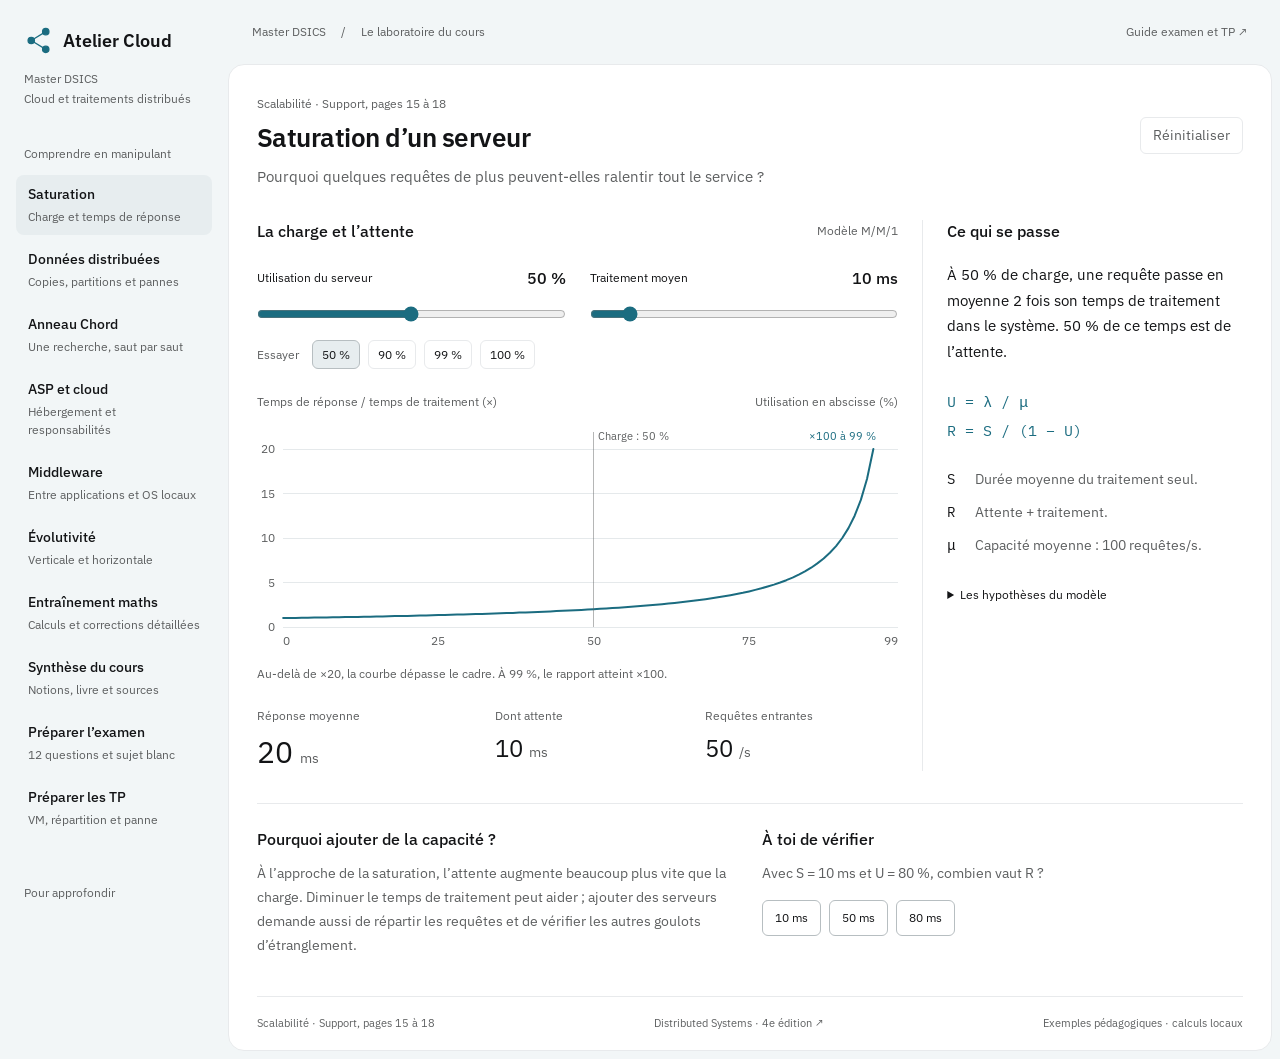
==== commit c4ed084a: "Ajoute la synthèse Cloud et les parcours de révision examen et TP" ====
--- a/Cloud/Appli/index.html
+++ b/Cloud/Appli/index.html
@@ -2,12 +2,12 @@
 <html lang="fr">
 <head>
   <meta charset="utf-8"><meta name="viewport" content="width=device-width,initial-scale=1">
-  <meta name="description" content="Manipuler les notions du cours Cloud et traitements distribués : saturation, copies de données, Chord et ASP.">
+  <meta name="description" content="Comprendre le cours Cloud et systèmes distribués, réviser l’examen et préparer les TP : simulations, synthèse sourcée et exercices corrigés.">
   <title>Atelier Cloud · Master DSICS</title>
   <link rel="icon" href="data:image/svg+xml,%3Csvg xmlns='http://www.w3.org/2000/svg' viewBox='0 0 40 40'%3E%3Ccircle cx='10' cy='20' r='5' fill='%231b6c80'/%3E%3Ccircle cx='30' cy='9' r='5' fill='%231b6c80'/%3E%3Ccircle cx='30' cy='31' r='5' fill='%231b6c80'/%3E%3Cpath d='M14 18L26 11M14 22L26 29' stroke='%231b6c80' stroke-width='2'/%3E%3C/svg%3E">
   <link rel="preconnect" href="https://fonts.googleapis.com"><link rel="preconnect" href="https://fonts.gstatic.com" crossorigin>
   <link href="https://fonts.googleapis.com/css2?family=IBM+Plex+Sans:wght@400;500;600&family=IBM+Plex+Mono:wght@400;500&display=swap" rel="stylesheet">
-  <link rel="stylesheet" href="style.css"><script src="model.js" defer></script><script src="charts.js" defer></script><script src="app.js" defer></script>
+  <link rel="stylesheet" href="style.css"><script src="model.js" defer></script><script src="charts.js" defer></script><script src="revision-data.js" defer></script><script src="app.js" defer></script><script src="revision.js" defer></script>
 </head>
 <body>
   <a class="skip" href="#main">Aller au contenu</a>
@@ -23,11 +23,14 @@
       <a href="#middleware" data-route="middleware"><span>Middleware</span><small>Entre applications et OS locaux</small></a>
       <a href="#evolutivite" data-route="evolutivite"><span>Évolutivité</span><small>Verticale et horizontale</small></a>
       <a href="#maths" data-route="maths"><span>Entraînement maths</span><small>Calculs et corrections détaillées</small></a>
+      <a href="#synthese" data-route="synthese"><span>Synthèse du cours</span><small>Notions, livre et sources</small></a>
+      <a href="#examens" data-route="examens"><span>Préparer l’examen</span><small>12 questions et sujet blanc</small></a>
+      <a href="#tp" data-route="tp"><span>Préparer les TP</span><small>VM, répartition et panne</small></a>
     </nav>
-    <div class="sidebar-bottom"><p class="nav-label">Pour approfondir</p><a href="fiche-01.pdf" target="_blank" rel="noopener">Lire la fiche illustrée ↗</a><a href="https://www.distributed-systems.net/index.php/books/ds4/" target="_blank" rel="noopener">Le livre de référence ↗</a><p>O. Grunder · Cours 01<br>van Steen &amp; Tanenbaum · 4e éd.</p></div>
+    <div class="sidebar-bottom"><p class="nav-label">Pour approfondir</p><a href="guide-revision.pdf" target="_blank" rel="noopener">Guide examen et TP ↗</a><a href="fiche-01.pdf" target="_blank" rel="noopener">Lire la fiche illustrée ↗</a><a href="https://www.distributed-systems.net/index.php/books/ds4/" target="_blank" rel="noopener">Le livre de référence ↗</a><p>O. Grunder · Cours 01<br>van Steen &amp; Tanenbaum · 4e éd.</p></div>
   </aside>
-  <header class="topbar"><div class="mobile-brand">Atelier Cloud</div><span class="desktop-context">Master DSICS <span class="sep">/</span> Le laboratoire du cours</span><a href="fiche-01.pdf" target="_blank" rel="noopener">Fiche de révision ↗</a></header>
-  <div class="mobile-navigation"><label for="lesson">Explorer une notion</label><select id="lesson"><option value="saturation">Saturation</option><option value="donnees">Données distribuées</option><option value="chord">Anneau Chord</option><option value="cloud">ASP et cloud</option><option value="middleware">Middleware</option><option value="evolutivite">Évolutivité</option><option value="maths">Entraînement maths</option></select></div>
+  <header class="topbar"><div class="mobile-brand">Atelier Cloud</div><span class="desktop-context">Master DSICS <span class="sep">/</span> Le laboratoire du cours</span><a href="guide-revision.pdf" target="_blank" rel="noopener">Guide examen et TP ↗</a></header>
+  <div class="mobile-navigation"><label for="lesson">Explorer une notion</label><select id="lesson"><option value="saturation">Saturation</option><option value="donnees">Données distribuées</option><option value="chord">Anneau Chord</option><option value="cloud">ASP et cloud</option><option value="middleware">Middleware</option><option value="evolutivite">Évolutivité</option><option value="maths">Entraînement maths</option><option value="synthese">Synthèse du cours</option><option value="examens">Préparer l’examen</option><option value="tp">Préparer les TP</option></select></div>
   <main id="main" class="sheet" tabindex="-1">
     <div class="page-heading"><div><p id="page-source" class="source-ref"></p><h1 id="page-title"></h1><p id="page-intro" class="intro"></p></div><button id="reset" class="button secondary">Réinitialiser</button></div>
 
@@ -81,6 +84,9 @@
       <div class="experiment-grid"><section class="experiment"><div class="section-heading"><h2 id="math-title"></h2><span id="math-reference" class="subtle"></span></div><p id="math-question" class="math-question"></p><p id="math-givens" class="equation"></p><form id="math-form" class="math-form"><label for="math-answer">Ta réponse <span id="math-unit" class="subtle"></span><input id="math-answer" type="text" inputmode="decimal" autocomplete="off" aria-describedby="math-feedback"></label><button class="button primary" type="submit">Vérifier</button><button class="button" id="math-reveal" type="button">Voir la correction</button></form><p id="math-feedback" class="feedback" aria-live="polite"></p><div id="math-solution" class="math-solution" hidden></div></section><aside class="explanation"><h2>Une méthode pour l’examen</h2><ol class="math-method"><li>Écris ce qui est donné et ce qui est demandé.</li><li>Vérifie le modèle et ses hypothèses.</li><li>Convertis les unités avant le calcul.</li><li>Remplace les symboles par leurs valeurs.</li><li>Donne le résultat avec son unité et vérifie son ordre de grandeur.</li></ol><details open><summary>Les notations</summary><p>λ : arrivées par seconde.<br>μ : capacité de service par seconde.<br>S : traitement moyen.<br>R : réponse, attente comprise.<br>U : utilisation, entre 0 et 1 en régime stable.<br>L : nombre moyen de requêtes dans le système, noté N dans le support.<br>n : nombre de machines.</p></details><p class="subtle">Pour une file M/M/1 stable : λ &lt; μ. Pour une loi de Little : moyennes stables, même périmètre et unités compatibles.</p></aside></div>
       <details class="formula-sheet"><summary>Afficher le mémo des formules</summary><div class="formula-grid"><p><b>File M/M/1 stable</b><br>μ = 1/S<br>U = λ/μ<br>R = 1/(μ − λ) = S/(1 − U)<br>L = U/(1 − U)<br>p₀ = 1 − U</p><p><b>Loi de Little</b><br>L = λR<br><br><b>Dimensionnement idéal</b><br>n ≥ λ/(U_max × μ)<br>Arrondir au supérieur, n ≥ 1</p><p><b>Recherche aléatoire</b><br>E[K] ≈ N/r<br><br><b>Capteurs</b><br>τ = T_actif / (T_actif + T_sommeil)</p></div></details>
     </section>
+    <section id="synthese" class="view" hidden aria-labelledby="page-title"></section>
+    <section id="examens" class="view" hidden aria-labelledby="page-title"></section>
+    <section id="tp" class="view" hidden aria-labelledby="page-title"></section>
     <footer><span id="footer-source"></span><a href="https://www.distributed-systems.net/index.php/books/ds4/" target="_blank" rel="noopener">Distributed Systems · 4e édition ↗</a><span>Exemples pédagogiques · calculs locaux</span></footer>
     <noscript><p>Active JavaScript pour manipuler les simulations. La fiche PDF reste disponible depuis le lien en haut de page.</p></noscript>
   </main>
--- a/Cloud/Appli/style.css
+++ b/Cloud/Appli/style.css
@@ -11,3 +11,7 @@
 .sidebar{overflow-y:auto}.scale-controls{display:grid;grid-template-columns:minmax(220px,1fr) 1fr;gap:24px;align-items:center;margin-bottom:28px}.scale-controls>p{color:var(--muted);font-size:13px}.scale-grid{display:grid;grid-template-columns:1fr 1fr;gap:24px}.scale-panel{border-top:1px solid var(--border);padding-top:20px;min-width:0}.scale-panel>p{margin-top:10px;color:var(--muted)}.scale-select{display:block;min-height:80px;margin:20px 0;font-size:12px}.scale-select select{width:180px}.scale-select.range-field{display:grid}.scale-diagram{min-height:220px;display:flex;flex-direction:column;justify-content:center;gap:16px}.machine-drawing{background:var(--raised);border:1px solid var(--border);padding:12px;text-align:center;border-radius:6px;min-width:0}.machine-drawing span,.machine-drawing small{display:block;font-size:12px}.machine-drawing strong{font-size:24px;font-weight:500;color:var(--accent);display:block}.big-machine{width:70%;align-self:center;padding:24px}.cpu-units{display:flex;justify-content:center;gap:8px;margin-top:14px}.cpu-units i{width:20px;height:20px;background:var(--accent)}.load-balancer{text-align:center;border-bottom:1px solid var(--control);padding-bottom:12px;font-size:12px;color:var(--muted)}.machine-pool{display:grid;grid-template-columns:repeat(var(--machines,4),minmax(0,1fr));gap:8px}.machine-pool .machine-drawing{padding:8px 4px}.scale-results{margin:20px 0}.scale-results>div{display:flex;justify-content:space-between;gap:16px;padding:10px 0;border-bottom:1px solid var(--rule)}.scale-results dt{font-size:12px;color:var(--muted)}.scale-results dd{margin:0;font-size:14px;text-align:right;font-variant-numeric:tabular-nums}.scale-comparison{margin-top:28px!important;color:var(--accent)}.scale-assumptions{margin-top:16px}.math-intro{margin-bottom:28px}.math-intro p{color:var(--muted);max-width:780px}.math-intro label{display:block;margin-top:20px;font-size:12px}.math-intro select{min-width:280px}.math-question{font-size:16px;line-height:1.7}.math-form{display:flex;align-items:flex-end;gap:12px;flex-wrap:wrap;margin-top:24px}.math-form label{font-size:12px}.math-form input{display:block;width:180px;max-width:100%;height:40px;border:1px solid var(--control);border-radius:6px;margin-top:8px;padding:6px 10px}.math-form .button{min-height:40px}.math-form label>span{display:block}.math-solution{border-top:1px solid var(--border);margin-top:24px;padding-top:20px}.math-solution ol,.math-method{padding-left:20px;line-height:1.8;color:var(--muted)}.math-solution li,.math-method li{margin-bottom:12px}.formula-sheet{margin-top:28px}.formula-grid{display:grid;grid-template-columns:1fr 1fr 1fr;gap:24px;line-height:1.8}
 @media(max-width:700px){.scale-controls,.scale-grid,.formula-grid{grid-template-columns:1fr}.scale-controls{gap:16px}.scale-select{min-height:70px}.scale-diagram{min-height:180px}.machine-pool{grid-template-columns:repeat(var(--machines,4),minmax(0,1fr))}.machine-drawing span,.machine-drawing small{font-size:11px}.math-intro select{width:100%;min-width:0}.math-form input{width:100%}.math-form label{flex:1 1 100%}.math-form .button{flex:1;min-height:44px}.scale-panel{padding-top:24px}.scale-results dt{max-width:60%}}
 @media(prefers-reduced-motion:reduce){*{scroll-behavior:auto!important;transition:none!important}}
+
+/* Révision : listes de lecture et parcours de TP, sans dépendance réseau. */
+.sidebar nav a{padding-top:9px;padding-bottom:9px}.sidebar-bottom{position:static!important;margin-top:22px}.study-lead{border-left:3px solid var(--accent);padding:4px 0 4px 20px;margin-bottom:28px;max-width:950px}.study-lead .button,.study-lead .study-link{display:inline-block;margin-top:16px}.study-map{display:flex;gap:14px;align-items:center;flex-wrap:wrap;padding:24px 0;margin-bottom:12px;border-bottom:1px solid var(--border)}.study-map a{color:var(--accent);font-weight:500}.study-toolbar{display:flex;justify-content:space-between;align-items:center;gap:20px;margin:28px 0 18px}.study-toolbar label{font-size:12px;color:var(--muted)}.study-toolbar input{display:block;min-height:40px;width:330px;max-width:100%;padding:8px 12px;margin-top:8px;border:1px solid var(--control);border-radius:6px;background:var(--surface)}.study-toolbar select{margin-top:6px}.study-toolbar>span{color:var(--muted);font-size:12px}.study-item{border-top:1px solid var(--border);padding:16px 0}.study-item summary{font-size:15px;font-weight:500;cursor:pointer;line-height:1.5}.study-item>div{padding:18px 0 8px;max-width:980px}.study-item p,.lab-steps p,.mock-grid p{line-height:1.8}.study-item li{margin-bottom:8px}.study-tag{font-size:11px;color:var(--accent);display:block;margin-bottom:12px}.study-source{font-size:11px!important;color:var(--muted);margin:16px 0 10px!important;line-height:1.6!important}.study-trap{border-left:2px solid var(--control);padding-left:14px;color:var(--muted);margin-top:18px}.study-link{font-size:12px;color:var(--accent)}.study-reference{margin-bottom:22px}.study-reference a{display:inline-block;margin-top:8px;color:var(--accent);font-size:12px}.study-evidence{display:grid;grid-template-columns:1fr 1fr;gap:24px;padding-bottom:28px;border-bottom:1px solid var(--border)}.study-evidence h2{margin-bottom:10px}.study-evidence p{color:var(--muted);line-height:1.8;font-size:13px}.exam-question{padding:26px 0;border-bottom:1px solid var(--border)}.exam-question h2{max-width:850px}.exam-question .study-item{border:0;margin-top:8px;padding-bottom:0}.exam-question .study-item summary{color:var(--accent);font-size:12px}.exam-question .study-item>div{padding-top:12px}.mock-grid{display:grid;grid-template-columns:1fr 1fr;gap:28px;margin:24px 0}.mock-grid>article{border-top:1px solid var(--border);padding-top:20px}.mock-grid h2{margin-bottom:12px}.mock-grid .study-item{margin-top:16px}.study-formula{font-family:'IBM Plex Mono',monospace;font-size:12px;margin-top:12px}.study-plan{border-top:1px solid var(--border);margin-top:24px;padding-top:24px}.study-plan p{color:var(--muted);margin-top:12px;line-height:1.8}.lab-sim{background:var(--raised);padding:24px;border-radius:8px;margin-top:24px}.lab-sim>.range-field{max-width:550px}.lab-diagram{max-width:800px;margin:24px auto}.lab-client{text-align:center}.lab-balancer{text-align:center;line-height:2;color:var(--accent);border-bottom:1px solid var(--control);padding:6px 0 14px}.lab-backends{display:grid;grid-template-columns:1fr 1fr;gap:20px;margin-top:20px}.lab-backends>div{border:1px solid var(--control);background:var(--surface);padding:18px;min-width:0}.lab-backends strong,.lab-backends span{display:block}.lab-backends span{color:var(--muted);font-size:12px;margin-top:8px;line-height:1.8}.lab-backends .lab-down{border-color:var(--negative)}.lab-down strong{color:var(--negative)}.study-batch{font-family:'IBM Plex Mono',monospace;font-size:12px;line-height:1.9;margin:18px 0;overflow-wrap:anywhere}.lab-steps article{border-top:1px solid var(--border);padding:24px 0}.lab-step-heading{display:flex;justify-content:space-between;gap:20px;align-items:center;margin-bottom:16px}.lab-step-heading label{display:flex;align-items:center;gap:8px;font-size:12px;white-space:nowrap;min-height:40px}.lab-step-heading input{width:18px;height:18px;accent-color:var(--accent)}.study-resources{display:flex;flex-wrap:wrap;gap:24px;margin:20px 0;color:var(--accent);font-size:12px}
+@media(max-width:700px){.study-evidence,.mock-grid{grid-template-columns:1fr}.study-toolbar{align-items:flex-start;flex-direction:column;gap:12px}.study-toolbar label,.study-toolbar input{width:100%}.study-map{gap:10px;font-size:12px}.study-lead{padding-left:14px}.lab-sim{padding:18px 14px}.lab-backends{gap:10px}.lab-backends>div{padding:12px 10px}.lab-step-heading{gap:12px;align-items:flex-start}.lab-step-heading h2{max-width:70%}.study-resources{display:grid;gap:16px}.study-item summary{font-size:14px}}
